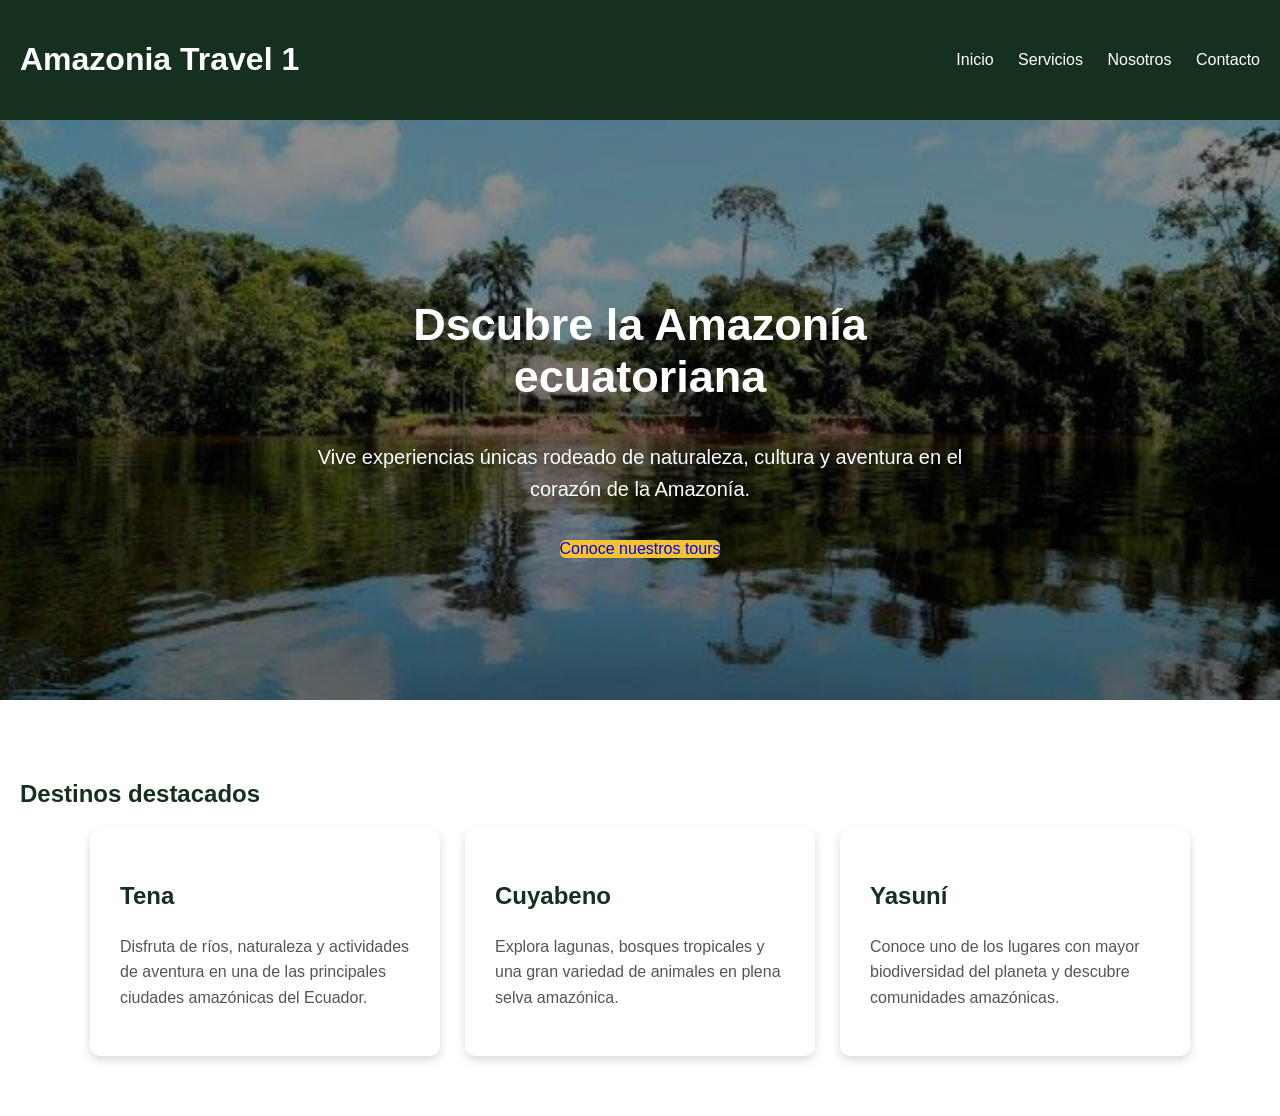
==== index.html @ f267f6a7 "Mi primera subida" ====
<!DOCTYPE html>

<html lang="es">

<head>

    <meta charset="UTF-8">

    <meta name="viewport" content="width=device-width, initial-scale=1.0">

    <title>Mi Empresa</title>

    <link rel="stylesheet" href="css/estilos.css">

</head>




<body>


    <header>

        <h1> Amazonia Travel 1 </h1>

        <nav>
            <a href="index.html">Inicio</a>
            <a href="paginas/servicios.html">Servicios</a>
            <a href="paginas/nosotros.html">Nosotros</a>
            <a href="paginas/contacto.html">Contacto</a>
        </nav>

    </header>

    <main>
        <section class="presentacion">

            <div class="presentacion-texto">    
                    <h2> Dscubre la Amazonía ecuatoriana</h2>

                <p>
                    Vive experiencias únicas rodeado de naturaleza,
                    cultura y aventura en el corazón de la Amazonía.
                </p>

                <a href="paginas/servicios.html" class="boton" >Conoce nuestros tours</a>

            </div>
            

        </section>

        <section class="destinos">
            <h2>Destinos destacados</h2>
            <div class="contenedor-destinos">   
                
                <article class="tarjeta">
                    <h3>Tena</h3>
                    <p>Disfruta de ríos, naturaleza y actividades de aventura
                      en una de las principales ciudades amazónicas del Ecuador.</p>
                </article>


                <article class="tarjeta">
                    <h3>Cuyabeno</h3>
                    <p> Explora lagunas, bosques tropicales y una gran variedad
                     de animales en plena selva amazónica.</p>
                </article>


                <article class="tarjeta">
                    <h3>Yasuní</h3>
                    <p> Conoce uno de los lugares con mayor biodiversidad
                      del planeta y descubre comunidades amazónicas.</p>
                </article>

            </div> 
        </section>



    </main>


</body>

</html>
---- css/estilos.css ----
body {
    margin: 0;
    font-family: Arial, sans-serif;
}

header{
    background-color: #163020;
    color:white;
    padding: 20px;


    display: flex;
    justify-content: space-between;
    align-items: center;
}

nav a{
    color:white;
    text-decoration: none;
    margin-left: 20px;
}

nav a:hover{
    color:#f4c430;
}


.presentacion{
    min-height:500px;
    background-image:
        linear-gradient(rgba(0, 0, 0, 0.45), rgba(0, 0, 0, 0.45)),
        url("../imagenes/amazonia.jpg");
    

    background-size: cover;
    background-position: center;


    display: flex;
    align-items:center;
    justify-content:center;

    text-align: center;
    padding: 40px 20px;
    color: white;

}

.presentacion-texto{
    max-width: 700px;
}

.presentacion h2{
    font-size: 45px;
    margin-bottom: 20 px;
    color:white;

}

.presentacion p{
    font-size: 20px;
    line-height: 1.6;
}

.boton {
    display: inline-block;
    background-color: #f4c430;
    color: #163020

    padding 12px 25px;
    text-decoration: none;
    border-radius:6px;
    margin-top: 15px;
}

.boton:hover{
    background-color:#d9ad20;
}

.destinos{
    padding: 60px 20px;
    text-aling:center;
}

.destinos h2{
    font: size 32px;
    color: #163020;
    margin-botton: 30 px;
}

.contenedor-destinos{
    max-width: 1100px;
    margin: auto;

    display: grid;
    grid-template-columns: repeat(3,1fr);
    gap: 25px;
}

.tarjeta{
    background-color: white;
    padding: 30px;
    border-radius: 10px;

    box-shadow: 0 4px 10px rgba(0, 0, 0, 0.15);
    transition: 0.3s;
}

.tarjeta h3{
    color: #163020;
    font-size: 24px;
}

.tarjeta p{
    line-height: 1.6;
    color: #555;
}

.tarjeta:hover{
    transform: translateY(-5px);
}




@media (max-width: 980px) {
    .contenedor-destinos{
        grid-template-columns: repeat(2,1);
    }
}
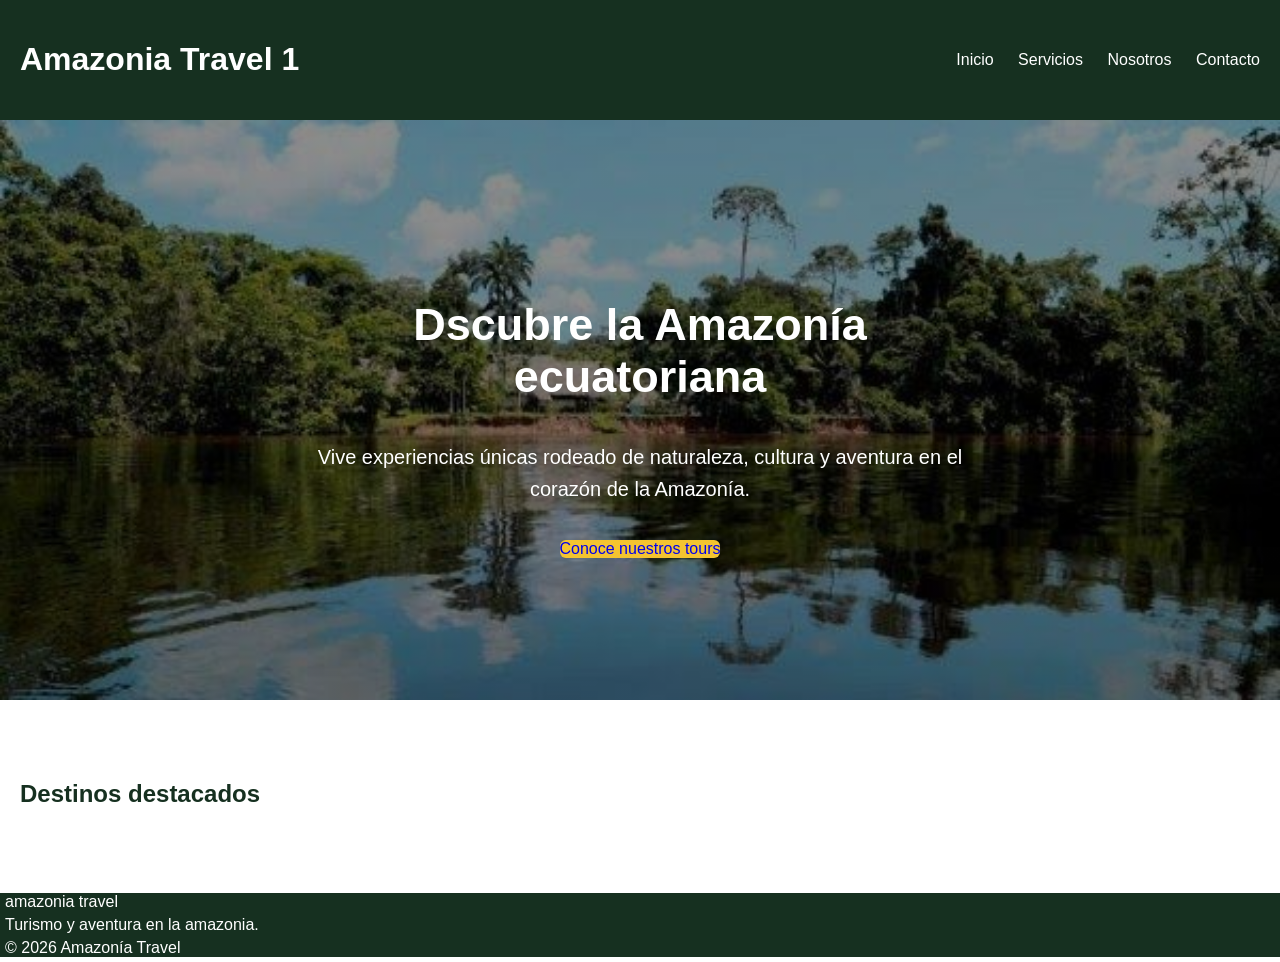
==== commit a3cda4c9: "version ultima" ====
--- a/index.html
+++ b/index.html
@@ -53,27 +53,9 @@
 
         <section class="destinos">
             <h2>Destinos destacados</h2>
-            <div class="contenedor-destinos">   
+            <div class="contenedor-destinos" id="contenedor-destinos">   
                 
-                <article class="tarjeta">
-                    <h3>Tena</h3>
-                    <p>Disfruta de ríos, naturaleza y actividades de aventura
-                      en una de las principales ciudades amazónicas del Ecuador.</p>
-                </article>
-
-
-                <article class="tarjeta">
-                    <h3>Cuyabeno</h3>
-                    <p> Explora lagunas, bosques tropicales y una gran variedad
-                     de animales en plena selva amazónica.</p>
-                </article>
-
-
-                <article class="tarjeta">
-                    <h3>Yasuní</h3>
-                    <p> Conoce uno de los lugares con mayor biodiversidad
-                      del planeta y descubre comunidades amazónicas.</p>
-                </article>
+                
 
             </div> 
         </section>
@@ -83,6 +65,19 @@
     </main>
 
 
+    <footer>
+        <p> amazonia travel </pp>
+        <p> Turismo y aventura en la amazonia.</p>
+        <p>  © 2026 Amazonía Travel </p>
+
+
+
+
+
+
+    </footer>
+
+
 </body>
 
 </html>
--- a/css/estilos.css
+++ b/css/estilos.css
@@ -124,8 +124,52 @@
 
 
 
-@media (max-width: 980px) {
-    .contenedor-destinos{
-        grid-template-columns: repeat(2,1);
+@media (max-width: 900px) {
+
+    .contenedor-destinos {
+        grid-template-columns: repeat(2, 1fr);
     }
+
+
+}
+
+
+@media (max-width: 600px) {
+
+    header {
+        flex-direction: column;
+    }
+
+    nav {
+        margin-top: 15px;
+    }
+
+    nav a {
+        margin: 5px;
+    }
+
+    .presentacion h2 {
+        font-size: 32px;
+    }
+
+    .presentacion p {
+        font-size: 17px;
+    }
+
+    .contenedor-destinos {
+        grid-template-columns: 1fr;
+    }
+
+}
+
+
+footer{
+    background-color: #163020;
+    color: white;
+    text-aling: center;
+    padding: 25 px;
+}
+
+footer p {
+    margin: 5px;
 }
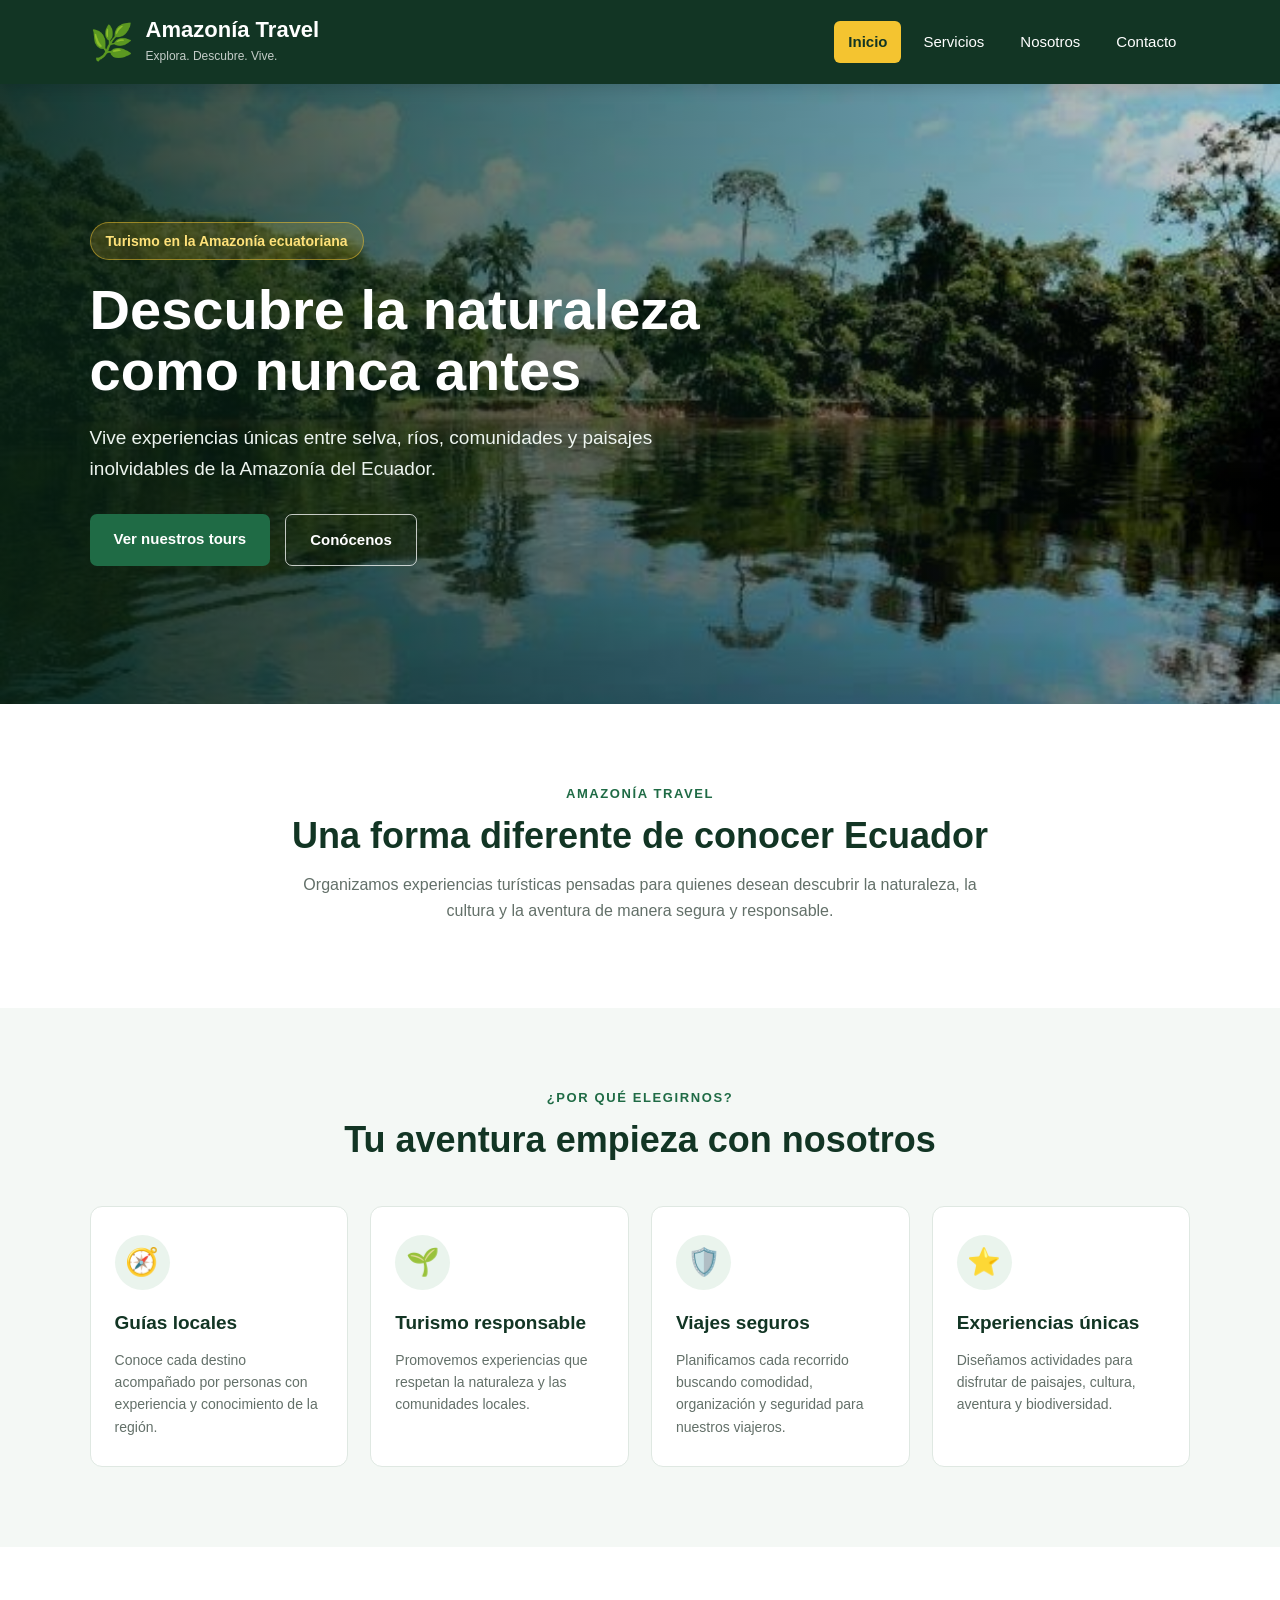
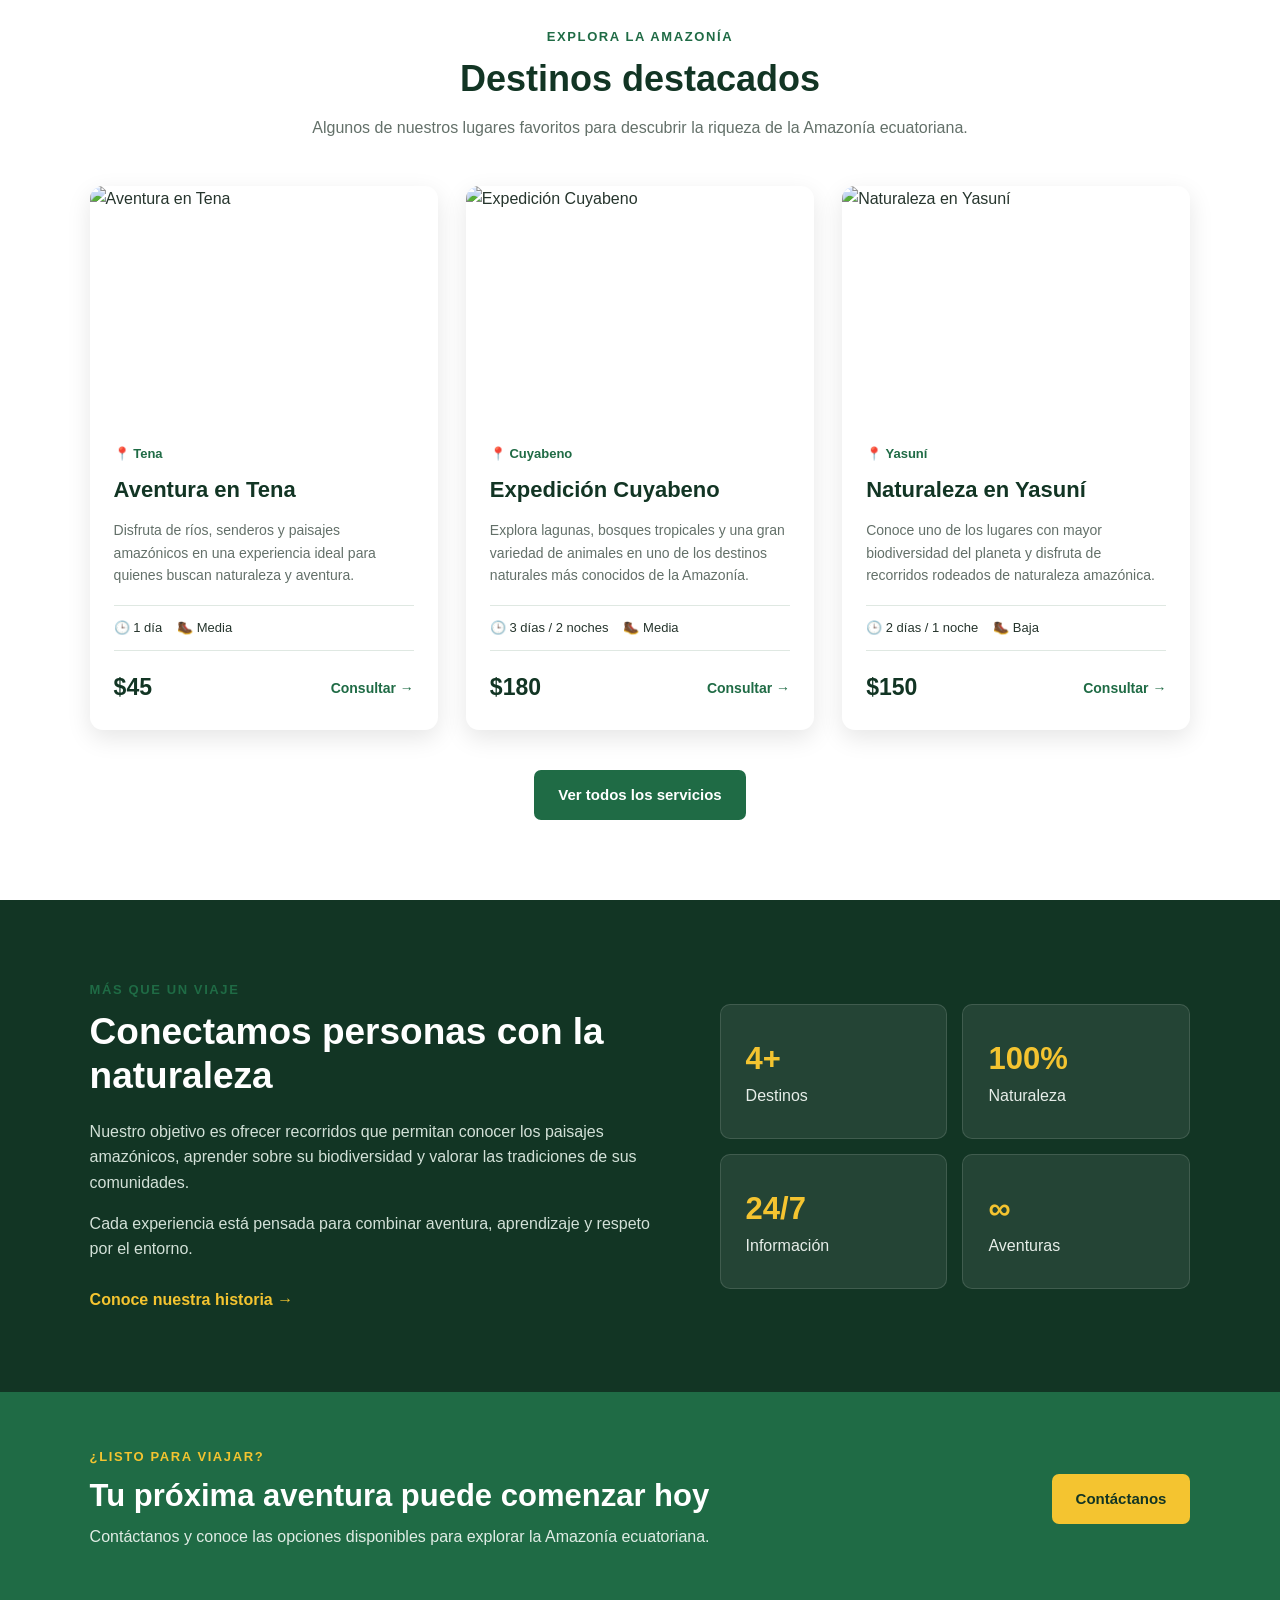
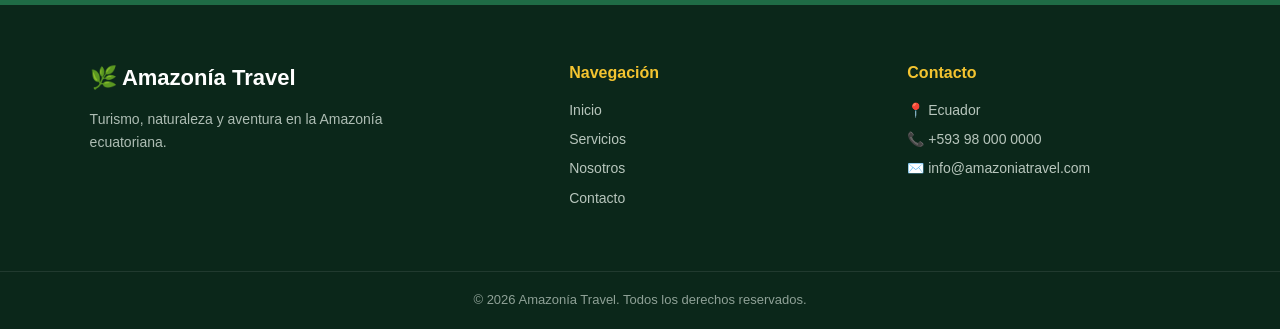
==== commit 4ba145f7: "ULTIMA VERSION" ====
--- a/index.html
+++ b/index.html
@@ -1,31 +1,39 @@
 <!DOCTYPE html>
-
 <html lang="es">
 
 <head>
-
     <meta charset="UTF-8">
 
     <meta name="viewport" content="width=device-width, initial-scale=1.0">
 
-    <title>Mi Empresa</title>
+    <meta name="description"
+        content="Amazonía Travel - Agencia de turismo especializada en experiencias por la Amazonía ecuatoriana.">
+
+    <title>Amazonía Travel | Inicio</title>
 
     <link rel="stylesheet" href="css/estilos.css">
 
+    <script src="js/app.js" defer></script>
 </head>
 
-
-
-
 <body>
 
-
-    <header>
-
-        <h1> Amazonia Travel 1 </h1>
-
-        <nav>
-            <a href="index.html">Inicio</a>
+    <!-- =========================
+         ENCABEZADO
+    ========================== -->
+    <header class="encabezado">
+
+        <div class="logo">
+            <span class="logo-icono">🌿</span>
+
+            <div>
+                <h1>Amazonía Travel</h1>
+                <p>Explora. Descubre. Vive.</p>
+            </div>
+        </div>
+
+        <nav class="menu">
+            <a href="index.html" class="activo">Inicio</a>
             <a href="paginas/servicios.html">Servicios</a>
             <a href="paginas/nosotros.html">Nosotros</a>
             <a href="paginas/contacto.html">Contacto</a>
@@ -33,51 +41,349 @@
 
     </header>
 
+
+    <!-- =========================
+         CONTENIDO PRINCIPAL
+    ========================== -->
     <main>
-        <section class="presentacion">
-
-            <div class="presentacion-texto">    
-                    <h2> Dscubre la Amazonía ecuatoriana</h2>
+
+        <!-- PRESENTACIÓN PRINCIPAL -->
+        <section class="hero">
+
+            <div class="hero-contenido">
+
+                <p class="hero-etiqueta">
+                    Turismo en la Amazonía ecuatoriana
+                </p>
+
+                <h2>
+                    Descubre la naturaleza como nunca antes
+                </h2>
+
+                <p class="hero-descripcion">
+                    Vive experiencias únicas entre selva, ríos,
+                    comunidades y paisajes inolvidables de la
+                    Amazonía del Ecuador.
+                </p>
+
+                <div class="hero-botones">
+
+                    <a href="paginas/servicios.html"
+                        class="boton boton-principal">
+                        Ver nuestros tours
+                    </a>
+
+                    <a href="paginas/nosotros.html"
+                        class="boton boton-secundario">
+                        Conócenos
+                    </a>
+
+                </div>
+
+            </div>
+
+        </section>
+
+
+        <!-- INTRODUCCIÓN -->
+        <section class="seccion introduccion">
+
+            <div class="titulo-seccion">
+                <p class="subtitulo">Amazonía Travel</p>
+
+                <h2>
+                    Una forma diferente de conocer Ecuador
+                </h2>
 
                 <p>
-                    Vive experiencias únicas rodeado de naturaleza,
-                    cultura y aventura en el corazón de la Amazonía.
-                </p>
-
-                <a href="paginas/servicios.html" class="boton" >Conoce nuestros tours</a>
-
-            </div>
-            
-
-        </section>
-
-        <section class="destinos">
-            <h2>Destinos destacados</h2>
-            <div class="contenedor-destinos" id="contenedor-destinos">   
-                
-                
-
-            </div> 
-        </section>
-
-
+                    Organizamos experiencias turísticas pensadas
+                    para quienes desean descubrir la naturaleza,
+                    la cultura y la aventura de manera segura
+                    y responsable.
+                </p>
+            </div>
+
+        </section>
+
+
+        <!-- BENEFICIOS -->
+        <section class="seccion seccion-clara">
+
+            <div class="titulo-seccion">
+                <p class="subtitulo">¿Por qué elegirnos?</p>
+
+                <h2>
+                    Tu aventura empieza con nosotros
+                </h2>
+            </div>
+
+
+            <div class="beneficios-grid">
+
+                <article class="beneficio">
+
+                    <div class="beneficio-icono">
+                        🧭
+                    </div>
+
+                    <h3>Guías locales</h3>
+
+                    <p>
+                        Conoce cada destino acompañado por personas
+                        con experiencia y conocimiento de la región.
+                    </p>
+
+                </article>
+
+
+                <article class="beneficio">
+
+                    <div class="beneficio-icono">
+                        🌱
+                    </div>
+
+                    <h3>Turismo responsable</h3>
+
+                    <p>
+                        Promovemos experiencias que respetan la
+                        naturaleza y las comunidades locales.
+                    </p>
+
+                </article>
+
+
+                <article class="beneficio">
+
+                    <div class="beneficio-icono">
+                        🛡️
+                    </div>
+
+                    <h3>Viajes seguros</h3>
+
+                    <p>
+                        Planificamos cada recorrido buscando comodidad,
+                        organización y seguridad para nuestros viajeros.
+                    </p>
+
+                </article>
+
+
+                <article class="beneficio">
+
+                    <div class="beneficio-icono">
+                        ⭐
+                    </div>
+
+                    <h3>Experiencias únicas</h3>
+
+                    <p>
+                        Diseñamos actividades para disfrutar de paisajes,
+                        cultura, aventura y biodiversidad.
+                    </p>
+
+                </article>
+
+            </div>
+
+        </section>
+
+
+        <!-- DESTINOS CARGADOS DESDE JSON -->
+        <section class="seccion destinos">
+
+            <div class="titulo-seccion">
+
+                <p class="subtitulo">
+                    Explora la Amazonía
+                </p>
+
+                <h2>
+                    Destinos destacados
+                </h2>
+
+                <p>
+                    Algunos de nuestros lugares favoritos para
+                    descubrir la riqueza de la Amazonía ecuatoriana.
+                </p>
+
+            </div>
+
+
+            <!--
+                JavaScript colocará aquí las tarjetas
+                utilizando productos.json
+            -->
+            <div
+                class="destinos-grid"
+                id="destinos-container">
+            </div>
+
+
+            <div class="centrado">
+
+                <a href="paginas/servicios.html"
+                    class="boton boton-principal">
+                    Ver todos los servicios
+                </a>
+
+            </div>
+
+        </section>
+
+
+        <!-- SECCIÓN INFORMATIVA -->
+        <section class="seccion experiencia">
+
+            <div class="experiencia-contenido">
+
+                <div class="experiencia-texto">
+
+                    <p class="subtitulo">
+                        Más que un viaje
+                    </p>
+
+                    <h2>
+                        Conectamos personas con la naturaleza
+                    </h2>
+
+                    <p>
+                        Nuestro objetivo es ofrecer recorridos que
+                        permitan conocer los paisajes amazónicos,
+                        aprender sobre su biodiversidad y valorar
+                        las tradiciones de sus comunidades.
+                    </p>
+
+                    <p>
+                        Cada experiencia está pensada para combinar
+                        aventura, aprendizaje y respeto por el entorno.
+                    </p>
+
+                    <a href="paginas/nosotros.html"
+                        class="enlace-texto">
+                        Conoce nuestra historia →
+                    </a>
+
+                </div>
+
+
+                <div class="experiencia-datos">
+
+                    <div class="dato">
+                        <strong>4+</strong>
+                        <span>Destinos</span>
+                    </div>
+
+                    <div class="dato">
+                        <strong>100%</strong>
+                        <span>Naturaleza</span>
+                    </div>
+
+                    <div class="dato">
+                        <strong>24/7</strong>
+                        <span>Información</span>
+                    </div>
+
+                    <div class="dato">
+                        <strong>∞</strong>
+                        <span>Aventuras</span>
+                    </div>
+
+                </div>
+
+            </div>
+
+        </section>
+
+
+        <!-- LLAMADO A LA ACCIÓN -->
+        <section class="llamado">
+
+            <div class="llamado-contenido">
+
+                <div>
+                    <p class="subtitulo subtitulo-claro">
+                        ¿Listo para viajar?
+                    </p>
+
+                    <h2>
+                        Tu próxima aventura puede comenzar hoy
+                    </h2>
+
+                    <p>
+                        Contáctanos y conoce las opciones disponibles
+                        para explorar la Amazonía ecuatoriana.
+                    </p>
+                </div>
+
+                <a href="paginas/contacto.html"
+                    class="boton boton-amarillo">
+                    Contáctanos
+                </a>
+
+            </div>
+
+        </section>
 
     </main>
 
 
-    <footer>
-        <p> amazonia travel </pp>
-        <p> Turismo y aventura en la amazonia.</p>
-        <p>  © 2026 Amazonía Travel </p>
-
-
-
-
-
+    <!-- =========================
+         PIE DE PÁGINA
+    ========================== -->
+    <footer class="pie-pagina">
+
+        <div class="footer-contenido">
+
+            <div class="footer-marca">
+
+                <h3>
+                    🌿 Amazonía Travel
+                </h3>
+
+                <p>
+                    Turismo, naturaleza y aventura
+                    en la Amazonía ecuatoriana.
+                </p>
+
+            </div>
+
+
+            <div class="footer-enlaces">
+
+                <h4>Navegación</h4>
+
+                <a href="index.html">Inicio</a>
+                <a href="paginas/servicios.html">Servicios</a>
+                <a href="paginas/nosotros.html">Nosotros</a>
+                <a href="paginas/contacto.html">Contacto</a>
+
+            </div>
+
+
+            <div class="footer-contacto">
+
+                <h4>Contacto</h4>
+
+                <p>📍 Ecuador</p>
+                <p>📞 +593 98 000 0000</p>
+                <p>✉️ info@amazoniatravel.com</p>
+
+            </div>
+
+        </div>
+
+
+        <div class="footer-inferior">
+
+            <p>
+                © <span id="anio-actual">2026</span>
+                Amazonía Travel. Todos los derechos reservados.
+            </p>
+
+        </div>
 
     </footer>
 
-
 </body>
 
 </html>
--- a/css/estilos.css
+++ b/css/estilos.css
@@ -1,175 +1,1989 @@
+/* =========================================================
+   AMAZONÍA TRAVEL
+   Hoja de estilos principal
+========================================================= */
+
+
+/* ---------------------------------------------------------
+   1. CONFIGURACIÓN GENERAL
+--------------------------------------------------------- */
+
+* {
+    box-sizing: border-box;
+    margin: 0;
+    padding: 0;
+}
+
+html {
+    scroll-behavior: smooth;
+}
 
 body {
-    margin: 0;
-    font-family: Arial, sans-serif;
-}
-
-header{
-    background-color: #163020;
-    color:white;
-    padding: 20px;
-
+    font-family: Arial, Helvetica, sans-serif;
+    background-color: #ffffff;
+    color: #26352d;
+    line-height: 1.6;
+}
+
+img {
+    width: 100%;
+    display: block;
+}
+
+a {
+    text-decoration: none;
+    color: inherit;
+}
+
+button,
+input,
+select,
+textarea {
+    font: inherit;
+}
+
+
+/* ---------------------------------------------------------
+   2. COLORES Y VARIABLES GENERALES
+--------------------------------------------------------- */
+
+:root {
+    --verde-oscuro: #123524;
+    --verde: #1f6b45;
+    --verde-claro: #eaf4ed;
+    --verde-suave: #f4f8f5;
+
+    --amarillo: #f4c430;
+    --amarillo-hover: #dcae19;
+
+    --blanco: #ffffff;
+    --texto: #26352d;
+    --texto-suave: #637069;
+
+    --borde: #dfe8e2;
+
+    --sombra:
+        0 8px 25px rgba(0, 0, 0, 0.10);
+
+    --sombra-grande:
+        0 15px 40px rgba(0, 0, 0, 0.14);
+}
+
+
+/* ---------------------------------------------------------
+   3. ENCABEZADO Y MENÚ
+--------------------------------------------------------- */
+
+.encabezado {
+    width: 100%;
+    min-height: 80px;
+
+    background-color: var(--verde-oscuro);
+    color: var(--blanco);
+
+    padding: 14px 7%;
 
     display: flex;
     justify-content: space-between;
     align-items: center;
-}
-
-nav a{
-    color:white;
-    text-decoration: none;
-    margin-left: 20px;
-}
-
-nav a:hover{
-    color:#f4c430;
-}
-
-
-.presentacion{
-    min-height:500px;
+
+    gap: 30px;
+
+    position: sticky;
+    top: 0;
+    z-index: 1000;
+
+    box-shadow:
+        0 3px 15px rgba(0, 0, 0, 0.16);
+}
+
+
+.logo {
+    display: flex;
+    align-items: center;
+    gap: 12px;
+}
+
+.logo-icono {
+    font-size: 35px;
+}
+
+.logo h1 {
+    font-size: 22px;
+    line-height: 1.1;
+}
+
+.logo p {
+    font-size: 12px;
+    margin-top: 4px;
+    opacity: 0.75;
+}
+
+
+.menu {
+    display: flex;
+    align-items: center;
+    gap: 8px;
+}
+
+.menu a {
+    color: var(--blanco);
+
+    padding: 9px 14px;
+
+    border-radius: 6px;
+
+    font-size: 15px;
+
+    transition: 0.3s;
+}
+
+.menu a:hover {
+    background-color: rgba(255, 255, 255, 0.12);
+    color: var(--amarillo);
+}
+
+.menu a.activo {
+    background-color: var(--amarillo);
+    color: var(--verde-oscuro);
+    font-weight: bold;
+}
+
+
+/* ---------------------------------------------------------
+   4. HERO PRINCIPAL - INDEX
+--------------------------------------------------------- */
+
+.hero {
+    min-height: 620px;
+
+    padding: 80px 7%;
+
+    color: var(--blanco);
+
+    display: flex;
+    align-items: center;
+
     background-image:
-        linear-gradient(rgba(0, 0, 0, 0.45), rgba(0, 0, 0, 0.45)),
+        linear-gradient(
+            90deg,
+            rgba(7, 32, 19, 0.88),
+            rgba(7, 32, 19, 0.52),
+            rgba(0, 0, 0, 0.18)
+        ),
         url("../imagenes/amazonia.jpg");
-    
 
     background-size: cover;
     background-position: center;
-
-
-    display: flex;
-    align-items:center;
-    justify-content:center;
-
-    text-align: center;
-    padding: 40px 20px;
-    color: white;
-
-}
-
-.presentacion-texto{
+}
+
+
+.hero-contenido {
     max-width: 700px;
 }
 
-.presentacion h2{
-    font-size: 45px;
-    margin-bottom: 20 px;
-    color:white;
-
-}
-
-.presentacion p{
-    font-size: 20px;
-    line-height: 1.6;
-}
+.hero-etiqueta {
+    display: inline-block;
+
+    background-color: rgba(244, 196, 48, 0.17);
+    color: #ffe27a;
+
+    border: 1px solid rgba(244, 196, 48, 0.5);
+
+    padding: 7px 15px;
+
+    border-radius: 25px;
+
+    font-size: 14px;
+    font-weight: bold;
+
+    margin-bottom: 20px;
+}
+
+.hero h2 {
+    font-size: 56px;
+    line-height: 1.08;
+
+    margin-bottom: 22px;
+}
+
+.hero-descripcion {
+    max-width: 600px;
+
+    font-size: 19px;
+    color: #edf4ef;
+
+    margin-bottom: 30px;
+}
+
+
+.hero-botones {
+    display: flex;
+    gap: 15px;
+    flex-wrap: wrap;
+}
+
+
+/* ---------------------------------------------------------
+   5. BOTONES
+--------------------------------------------------------- */
 
 .boton {
     display: inline-block;
-    background-color: #f4c430;
-    color: #163020
-
-    padding 12px 25px;
-    text-decoration: none;
-    border-radius:6px;
-    margin-top: 15px;
-}
-
-.boton:hover{
-    background-color:#d9ad20;
-}
-
-.destinos{
-    padding: 60px 20px;
-    text-aling:center;
-}
-
-.destinos h2{
-    font: size 32px;
-    color: #163020;
-    margin-botton: 30 px;
-}
-
-.contenedor-destinos{
+
+    border: none;
+    border-radius: 7px;
+
+    padding: 13px 24px;
+
+    font-weight: bold;
+    font-size: 15px;
+
+    cursor: pointer;
+
+    transition:
+        background-color 0.3s,
+        color 0.3s,
+        transform 0.3s;
+}
+
+
+.boton:hover {
+    transform: translateY(-2px);
+}
+
+
+.boton-principal {
+    background-color: var(--verde);
+    color: var(--blanco);
+}
+
+.boton-principal:hover {
+    background-color: var(--verde-oscuro);
+}
+
+
+.boton-secundario {
+    background-color: transparent;
+    color: var(--blanco);
+
+    border: 1px solid rgba(255, 255, 255, 0.75);
+}
+
+.boton-secundario:hover {
+    background-color: var(--blanco);
+    color: var(--verde-oscuro);
+}
+
+
+.boton-amarillo {
+    background-color: var(--amarillo);
+    color: var(--verde-oscuro);
+}
+
+.boton-amarillo:hover {
+    background-color: var(--amarillo-hover);
+}
+
+
+.boton-pequeno {
+    background-color: var(--verde);
+    color: var(--blanco);
+
+    padding: 9px 17px;
+
+    font-size: 14px;
+}
+
+
+/* ---------------------------------------------------------
+   6. SECCIONES GENERALES
+--------------------------------------------------------- */
+
+.seccion {
+    padding: 80px 7%;
+}
+
+.seccion-clara {
+    background-color: var(--verde-suave);
+}
+
+
+.titulo-seccion {
+    max-width: 720px;
+
+    margin: 0 auto 45px;
+
+    text-align: center;
+}
+
+.titulo-seccion h2 {
+    color: var(--verde-oscuro);
+
+    font-size: 36px;
+    line-height: 1.2;
+
+    margin-bottom: 15px;
+}
+
+.titulo-seccion > p:last-child {
+    color: var(--texto-suave);
+    font-size: 16px;
+}
+
+
+.subtitulo {
+    color: var(--verde);
+
+    font-weight: bold;
+    text-transform: uppercase;
+
+    font-size: 13px;
+    letter-spacing: 1.6px;
+
+    margin-bottom: 9px;
+}
+
+.subtitulo-claro {
+    color: var(--amarillo);
+}
+
+
+.centrado {
+    text-align: center;
+    margin-top: 40px;
+}
+
+
+/* ---------------------------------------------------------
+   7. INTRODUCCIÓN
+--------------------------------------------------------- */
+
+.introduccion {
+    padding-bottom: 40px;
+}
+
+
+/* ---------------------------------------------------------
+   8. BENEFICIOS
+--------------------------------------------------------- */
+
+.beneficios-grid {
+    max-width: 1200px;
+    margin: auto;
+
+    display: grid;
+
+    grid-template-columns:
+        repeat(4, 1fr);
+
+    gap: 22px;
+}
+
+
+.beneficio {
+    background-color: var(--blanco);
+
+    border: 1px solid var(--borde);
+
+    border-radius: 12px;
+
+    padding: 28px 24px;
+
+    transition:
+        transform 0.3s,
+        box-shadow 0.3s;
+}
+
+
+.beneficio:hover {
+    transform: translateY(-6px);
+    box-shadow: var(--sombra);
+}
+
+
+.beneficio-icono {
+    width: 55px;
+    height: 55px;
+
+    display: flex;
+    align-items: center;
+    justify-content: center;
+
+    background-color: var(--verde-claro);
+
+    border-radius: 50%;
+
+    font-size: 27px;
+
+    margin-bottom: 18px;
+}
+
+
+.beneficio h3 {
+    color: var(--verde-oscuro);
+
+    font-size: 19px;
+
+    margin-bottom: 10px;
+}
+
+.beneficio p {
+    color: var(--texto-suave);
+    font-size: 14px;
+}
+
+
+/* ---------------------------------------------------------
+   9. DESTINOS - INDEX
+--------------------------------------------------------- */
+
+.destinos-grid {
+    max-width: 1200px;
+
+    margin: auto;
+
+    display: grid;
+
+    grid-template-columns:
+        repeat(3, 1fr);
+
+    gap: 28px;
+}
+
+
+.tarjeta-destino {
+    background-color: var(--blanco);
+
+    border-radius: 13px;
+
+    overflow: hidden;
+
+    box-shadow: var(--sombra);
+
+    transition:
+        transform 0.3s,
+        box-shadow 0.3s;
+}
+
+
+.tarjeta-destino:hover {
+    transform: translateY(-7px);
+    box-shadow: var(--sombra-grande);
+}
+
+
+.tarjeta-imagen {
+    height: 230px;
+    overflow: hidden;
+}
+
+.tarjeta-imagen img {
+    width: 100%;
+    height: 100%;
+
+    object-fit: cover;
+
+    transition: transform 0.5s;
+}
+
+
+.tarjeta-destino:hover
+.tarjeta-imagen img {
+    transform: scale(1.05);
+}
+
+
+.tarjeta-contenido {
+    padding: 24px;
+}
+
+
+.tarjeta-lugar {
+    color: var(--verde);
+
+    font-size: 13px;
+    font-weight: bold;
+}
+
+
+.tarjeta-contenido h3 {
+    color: var(--verde-oscuro);
+
+    font-size: 22px;
+
+    margin:
+        7px 0 12px;
+}
+
+
+.tarjeta-contenido > p {
+    color: var(--texto-suave);
+
+    font-size: 14px;
+
+    margin-bottom: 18px;
+}
+
+
+.tarjeta-info {
+    display: flex;
+
+    gap: 15px;
+
+    flex-wrap: wrap;
+
+    border-top:
+        1px solid var(--borde);
+
+    border-bottom:
+        1px solid var(--borde);
+
+    padding: 12px 0;
+
+    font-size: 13px;
+}
+
+
+.tarjeta-final {
+    margin-top: 18px;
+
+    display: flex;
+
+    align-items: center;
+    justify-content: space-between;
+
+    gap: 15px;
+}
+
+
+.tarjeta-final strong {
+    color: var(--verde-oscuro);
+    font-size: 23px;
+}
+
+
+.enlace-tarjeta {
+    color: var(--verde);
+
+    font-weight: bold;
+    font-size: 14px;
+}
+
+.enlace-tarjeta:hover {
+    color: var(--amarillo-hover);
+}
+
+
+/* ---------------------------------------------------------
+   10. SECCIÓN EXPERIENCIA
+--------------------------------------------------------- */
+
+.experiencia {
+    background-color: var(--verde-oscuro);
+    color: var(--blanco);
+}
+
+
+.experiencia-contenido {
+    max-width: 1150px;
+    margin: auto;
+
+    display: grid;
+
+    grid-template-columns:
+        1.2fr 1fr;
+
+    gap: 65px;
+
+    align-items: center;
+}
+
+
+.experiencia-texto h2 {
+    font-size: 37px;
+    line-height: 1.2;
+
+    margin-bottom: 20px;
+}
+
+
+.experiencia-texto > p:not(.subtitulo) {
+    color: #d3e1d8;
+
+    margin-bottom: 15px;
+}
+
+
+.enlace-texto {
+    display: inline-block;
+
+    color: var(--amarillo);
+
+    font-weight: bold;
+
+    margin-top: 10px;
+}
+
+.enlace-texto:hover {
+    text-decoration: underline;
+}
+
+
+.experiencia-datos {
+    display: grid;
+
+    grid-template-columns:
+        repeat(2, 1fr);
+
+    gap: 15px;
+}
+
+
+.dato {
+    min-height: 135px;
+
+    background-color:
+        rgba(255, 255, 255, 0.08);
+
+    border:
+        1px solid rgba(255, 255, 255, 0.13);
+
+    border-radius: 10px;
+
+    padding: 25px;
+
+    display: flex;
+    flex-direction: column;
+
+    justify-content: center;
+}
+
+
+.dato strong {
+    color: var(--amarillo);
+
+    font-size: 31px;
+}
+
+.dato span {
+    color: #e7eee9;
+}
+
+
+/* ---------------------------------------------------------
+   11. LLAMADO A LA ACCIÓN
+--------------------------------------------------------- */
+
+.llamado {
+    background-color: var(--verde);
+
+    color: var(--blanco);
+
+    padding: 55px 7%;
+}
+
+
+.llamado-contenido {
+    max-width: 1150px;
+    margin: auto;
+
+    display: flex;
+
+    justify-content: space-between;
+    align-items: center;
+
+    gap: 40px;
+}
+
+
+.llamado-contenido div {
+    max-width: 720px;
+}
+
+
+.llamado h2 {
+    font-size: 31px;
+    line-height: 1.2;
+
+    margin-bottom: 10px;
+}
+
+.llamado p:not(.subtitulo) {
+    color: #e0ece5;
+}
+
+
+/* ---------------------------------------------------------
+   12. PORTADAS INTERNAS
+--------------------------------------------------------- */
+
+.pagina-hero {
+    min-height: 390px;
+
+    padding: 70px 7%;
+
+    color: var(--blanco);
+
+    display: flex;
+
+    align-items: center;
+    justify-content: center;
+
+    text-align: center;
+
+    background-image:
+        linear-gradient(
+            rgba(5, 35, 20, 0.76),
+            rgba(5, 35, 20, 0.76)
+        ),
+        url("../imagenes/amazonia.jpg");
+
+    background-size: cover;
+    background-position: center;
+}
+
+
+.pagina-hero-contenido {
+    max-width: 750px;
+}
+
+
+.pagina-hero h2 {
+    font-size: 44px;
+
+    line-height: 1.15;
+
+    margin-bottom: 15px;
+}
+
+.pagina-hero p:last-child {
+    color: #e5eee8;
+    font-size: 17px;
+}
+
+
+/* ---------------------------------------------------------
+   13. PÁGINA SERVICIOS
+--------------------------------------------------------- */
+
+.servicios-grid {
+    max-width: 1200px;
+    margin: auto;
+
+    display: grid;
+
+    grid-template-columns:
+        repeat(3, 1fr);
+
+    gap: 27px;
+}
+
+
+.servicio-card {
+    background-color: var(--blanco);
+
+    border-radius: 12px;
+
+    overflow: hidden;
+
+    box-shadow: var(--sombra);
+
+    display: flex;
+    flex-direction: column;
+
+    transition:
+        transform 0.3s,
+        box-shadow 0.3s;
+}
+
+
+.servicio-card:hover {
+    transform: translateY(-6px);
+    box-shadow: var(--sombra-grande);
+}
+
+
+.servicio-imagen {
+    position: relative;
+
+    height: 220px;
+
+    overflow: hidden;
+}
+
+.servicio-imagen img {
+    height: 100%;
+    object-fit: cover;
+
+    transition: transform 0.5s;
+}
+
+.servicio-card:hover
+.servicio-imagen img {
+    transform: scale(1.05);
+}
+
+
+.servicio-etiqueta {
+    position: absolute;
+
+    left: 15px;
+    bottom: 15px;
+
+    background-color: var(--verde-oscuro);
+
+    color: var(--blanco);
+
+    padding: 6px 12px;
+
+    border-radius: 20px;
+
+    font-size: 12px;
+    font-weight: bold;
+}
+
+
+.servicio-contenido {
+    padding: 23px;
+
+    display: flex;
+    flex-direction: column;
+
+    flex-grow: 1;
+}
+
+
+.servicio-contenido h3 {
+    color: var(--verde-oscuro);
+
+    font-size: 21px;
+
+    margin-bottom: 10px;
+}
+
+
+.servicio-contenido > p {
+    color: var(--texto-suave);
+
+    font-size: 14px;
+
+    margin-bottom: 20px;
+
+    flex-grow: 1;
+}
+
+
+.servicio-detalles {
+    display: grid;
+
+    grid-template-columns:
+        repeat(2, 1fr);
+
+    gap: 10px;
+
+    background-color: var(--verde-suave);
+
+    border-radius: 7px;
+
+    padding: 13px;
+
+    margin-bottom: 18px;
+}
+
+
+.servicio-detalles div {
+    display: flex;
+    flex-direction: column;
+}
+
+
+.servicio-detalles span {
+    color: var(--texto-suave);
+    font-size: 11px;
+}
+
+
+.servicio-detalles strong {
+    color: var(--verde-oscuro);
+    font-size: 13px;
+}
+
+
+.servicio-footer {
+    display: flex;
+
+    align-items: center;
+    justify-content: space-between;
+
+    gap: 15px;
+}
+
+
+.servicio-precio {
+    display: flex;
+    flex-direction: column;
+}
+
+
+.servicio-precio small {
+    color: var(--texto-suave);
+}
+
+.servicio-precio strong {
+    color: var(--verde);
+
+    font-size: 25px;
+}
+
+
+/* INCLUYE */
+
+.incluye-grid {
     max-width: 1100px;
     margin: auto;
 
     display: grid;
-    grid-template-columns: repeat(3,1fr);
+
+    grid-template-columns:
+        repeat(4, 1fr);
+
+    gap: 20px;
+}
+
+
+.incluye-item {
+    text-align: center;
+
+    border:
+        1px solid var(--borde);
+
+    border-radius: 10px;
+
+    padding: 27px 20px;
+}
+
+
+.incluye-icono {
+    font-size: 32px;
+
+    margin-bottom: 13px;
+}
+
+.incluye-item h3 {
+    color: var(--verde-oscuro);
+
+    margin-bottom: 8px;
+}
+
+.incluye-item p {
+    color: var(--texto-suave);
+
+    font-size: 14px;
+}
+
+
+/* RECOMENDACIONES */
+
+.recomendaciones {
+    padding: 80px 7%;
+
+    background-color: var(--verde-oscuro);
+
+    color: var(--blanco);
+}
+
+
+.recomendaciones-contenido {
+    max-width: 1100px;
+
+    margin: auto;
+
+    display: grid;
+
+    grid-template-columns:
+        0.8fr 1.2fr;
+
+    gap: 60px;
+}
+
+
+.recomendaciones h2 {
+    font-size: 34px;
+    line-height: 1.2;
+}
+
+
+.recomendaciones-lista {
+    display: flex;
+
+    flex-direction: column;
+
+    gap: 15px;
+}
+
+
+.recomendaciones-lista article {
+    display: flex;
+
+    gap: 18px;
+
+    padding: 19px;
+
+    border-radius: 8px;
+
+    background-color:
+        rgba(255, 255, 255, 0.07);
+
+    border:
+        1px solid rgba(255, 255, 255, 0.11);
+}
+
+
+.recomendaciones-lista article > span {
+    color: var(--amarillo);
+
+    font-size: 20px;
+    font-weight: bold;
+}
+
+
+.recomendaciones-lista h3 {
+    margin-bottom: 4px;
+}
+
+.recomendaciones-lista p {
+    color: #ccd9d1;
+
+    font-size: 14px;
+}
+
+
+/* ---------------------------------------------------------
+   14. PÁGINA NOSOTROS
+--------------------------------------------------------- */
+
+.nosotros-grid {
+    max-width: 1100px;
+
+    margin: auto;
+
+    display: grid;
+
+    grid-template-columns:
+        1.5fr 0.8fr;
+
+    gap: 65px;
+
+    align-items: center;
+}
+
+
+.nosotros-texto h2 {
+    color: var(--verde-oscuro);
+
+    font-size: 36px;
+
+    line-height: 1.2;
+
+    margin-bottom: 22px;
+}
+
+
+.nosotros-texto > p:not(.subtitulo) {
+    color: var(--texto-suave);
+
+    margin-bottom: 16px;
+}
+
+
+.nosotros-destacado {
+    background-color: var(--verde-oscuro);
+
+    color: var(--blanco);
+
+    padding: 38px;
+
+    border-radius: 12px;
+
+    box-shadow: var(--sombra);
+}
+
+
+.numero-grande {
+    color: var(--amarillo);
+
+    font-size: 54px;
+    font-weight: bold;
+
+    display: block;
+
+    margin-bottom: 14px;
+}
+
+
+.nosotros-destacado h3 {
+    font-size: 24px;
+
+    margin-bottom: 13px;
+}
+
+.nosotros-destacado p {
+    color: #d3dfd7;
+}
+
+
+/* MISIÓN Y VISIÓN */
+
+.mision-vision-grid {
+    max-width: 1000px;
+
+    margin: auto;
+
+    display: grid;
+
+    grid-template-columns:
+        repeat(2, 1fr);
+
     gap: 25px;
 }
 
-.tarjeta{
-    background-color: white;
-    padding: 30px;
-    border-radius: 10px;
-
-    box-shadow: 0 4px 10px rgba(0, 0, 0, 0.15);
-    transition: 0.3s;
-}
-
-.tarjeta h3{
-    color: #163020;
-    font-size: 24px;
-}
-
-.tarjeta p{
-    line-height: 1.6;
-    color: #555;
-}
-
-.tarjeta:hover{
-    transform: translateY(-5px);
-}
-
-
-
-
-@media (max-width: 900px) {
-
-    .contenedor-destinos {
-        grid-template-columns: repeat(2, 1fr);
-    }
-
-
-}
-
+
+.mision-vision-card {
+    background-color: var(--blanco);
+
+    padding: 35px;
+
+    border-radius: 11px;
+
+    box-shadow: var(--sombra);
+}
+
+
+.mision-icono {
+    font-size: 35px;
+
+    margin-bottom: 15px;
+}
+
+
+.mision-vision-card h3 {
+    color: var(--verde-oscuro);
+
+    font-size: 23px;
+
+    margin-bottom: 12px;
+}
+
+
+.mision-vision-card p {
+    color: var(--texto-suave);
+}
+
+
+/* VALORES */
+
+.valores-grid {
+    max-width: 1150px;
+
+    margin: auto;
+
+    display: grid;
+
+    grid-template-columns:
+        repeat(4, 1fr);
+
+    gap: 20px;
+}
+
+
+.valor {
+    border-top:
+        4px solid var(--verde);
+
+    background-color: var(--blanco);
+
+    padding: 25px;
+
+    box-shadow: var(--sombra);
+
+    border-radius: 5px 5px 10px 10px;
+}
+
+
+.valor > span {
+    color: var(--amarillo-hover);
+
+    font-size: 14px;
+    font-weight: bold;
+}
+
+
+.valor h3 {
+    color: var(--verde-oscuro);
+
+    margin: 8px 0;
+}
+
+.valor p {
+    color: var(--texto-suave);
+
+    font-size: 14px;
+}
+
+
+/* DATOS EMPRESA */
+
+.datos-empresa {
+    background-color: var(--verde-suave);
+}
+
+
+.datos-empresa-grid {
+    max-width: 950px;
+
+    margin: auto;
+
+    display: grid;
+
+    grid-template-columns:
+        repeat(3, 1fr);
+
+    gap: 20px;
+}
+
+
+.dato-empresa {
+    background-color: var(--blanco);
+
+    display: flex;
+
+    gap: 15px;
+
+    align-items: center;
+
+    padding: 23px;
+
+    border-radius: 9px;
+
+    border: 1px solid var(--borde);
+}
+
+
+.dato-empresa > span {
+    font-size: 29px;
+}
+
+
+.dato-empresa h3 {
+    color: var(--verde-oscuro);
+
+    font-size: 16px;
+}
+
+.dato-empresa p {
+    color: var(--texto-suave);
+
+    font-size: 13px;
+}
+
+
+/* ---------------------------------------------------------
+   15. PÁGINA CONTACTO
+--------------------------------------------------------- */
+
+.contacto-datos-grid {
+    max-width: 950px;
+
+    margin: auto;
+
+    display: grid;
+
+    grid-template-columns:
+        repeat(3, 1fr);
+
+    gap: 22px;
+}
+
+
+.contacto-dato {
+    text-align: center;
+
+    background-color: var(--blanco);
+
+    border:
+        1px solid var(--borde);
+
+    border-radius: 11px;
+
+    padding: 28px;
+
+    box-shadow:
+        0 4px 15px rgba(0, 0, 0, 0.05);
+}
+
+
+.contacto-icono {
+    width: 60px;
+    height: 60px;
+
+    margin:
+        0 auto 15px;
+
+    display: flex;
+    align-items: center;
+    justify-content: center;
+
+    border-radius: 50%;
+
+    background-color: var(--verde-claro);
+
+    font-size: 27px;
+}
+
+
+.contacto-dato h3 {
+    color: var(--verde-oscuro);
+
+    margin-bottom: 7px;
+}
+
+.contacto-dato p {
+    color: var(--texto-suave);
+
+    font-size: 14px;
+}
+
+
+/* FORMULARIO */
+
+.contacto-contenedor {
+    max-width: 1100px;
+
+    margin: auto;
+
+    display: grid;
+
+    grid-template-columns:
+        0.9fr 1.1fr;
+
+    gap: 55px;
+
+    align-items: start;
+}
+
+
+.contacto-texto h2 {
+    color: var(--verde-oscuro);
+
+    font-size: 35px;
+    line-height: 1.2;
+
+    margin-bottom: 18px;
+}
+
+
+.contacto-texto > p:not(.subtitulo) {
+    color: var(--texto-suave);
+
+    margin-bottom: 14px;
+}
+
+
+.contacto-mini-info {
+    margin-top: 30px;
+
+    display: flex;
+    flex-direction: column;
+
+    gap: 10px;
+}
+
+
+.contacto-mini-info div {
+    display: flex;
+
+    justify-content: space-between;
+
+    gap: 20px;
+
+    padding: 11px 0;
+
+    border-bottom:
+        1px solid var(--borde);
+}
+
+
+.contacto-mini-info strong {
+    color: var(--verde-oscuro);
+}
+
+.contacto-mini-info span {
+    color: var(--texto-suave);
+}
+
+
+/* CAJA FORMULARIO */
+
+.formulario-caja {
+    background-color: var(--blanco);
+
+    padding: 32px;
+
+    border-radius: 12px;
+
+    box-shadow: var(--sombra);
+}
+
+
+.campo {
+    margin-bottom: 18px;
+}
+
+
+.campo label {
+    display: block;
+
+    color: var(--verde-oscuro);
+
+    font-weight: bold;
+    font-size: 14px;
+
+    margin-bottom: 7px;
+}
+
+
+.campo input,
+.campo select,
+.campo textarea {
+    width: 100%;
+
+    padding: 12px 13px;
+
+    border:
+        1px solid #ccd7d0;
+
+    border-radius: 6px;
+
+    outline: none;
+
+    background-color: #fbfcfb;
+
+    transition:
+        border-color 0.3s,
+        box-shadow 0.3s;
+}
+
+
+.campo input:focus,
+.campo select:focus,
+.campo textarea:focus {
+    border-color: var(--verde);
+
+    box-shadow:
+        0 0 0 3px rgba(31, 107, 69, 0.10);
+}
+
+
+.campo textarea {
+    resize: vertical;
+}
+
+
+.boton-formulario {
+    width: 100%;
+}
+
+
+.mensaje-formulario {
+    display: none;
+
+    margin-top: 18px;
+
+    padding: 13px;
+
+    border-radius: 6px;
+
+    font-size: 14px;
+}
+
+
+.mensaje-exito {
+    display: block;
+
+    background-color: #e1f5e8;
+
+    color: #176536;
+
+    border:
+        1px solid #b9dfc7;
+}
+
+
+.mensaje-error {
+    display: block;
+
+    background-color: #fde8e8;
+
+    color: #a52626;
+
+    border:
+        1px solid #f0bcbc;
+}
+
+
+/* PREGUNTAS */
+
+.preguntas-grid {
+    max-width: 1000px;
+
+    margin: auto;
+
+    display: grid;
+
+    grid-template-columns:
+        repeat(2, 1fr);
+
+    gap: 20px;
+}
+
+
+.pregunta {
+    border:
+        1px solid var(--borde);
+
+    border-radius: 9px;
+
+    padding: 25px;
+
+    background-color: var(--blanco);
+}
+
+
+.pregunta h3 {
+    color: var(--verde-oscuro);
+
+    font-size: 17px;
+
+    margin-bottom: 8px;
+}
+
+.pregunta p {
+    color: var(--texto-suave);
+
+    font-size: 14px;
+}
+
+
+/* ---------------------------------------------------------
+   16. FOOTER
+--------------------------------------------------------- */
+
+.pie-pagina {
+    background-color: #0b271a;
+
+    color: var(--blanco);
+}
+
+
+.footer-contenido {
+    padding: 55px 7%;
+
+    max-width: 1300px;
+
+    margin: auto;
+
+    display: grid;
+
+    grid-template-columns:
+        1.5fr 1fr 1fr;
+
+    gap: 55px;
+}
+
+
+.footer-marca h3 {
+    font-size: 22px;
+
+    margin-bottom: 13px;
+}
+
+
+.footer-marca p {
+    max-width: 350px;
+
+    color: #aebdb4;
+
+    font-size: 14px;
+}
+
+
+.footer-enlaces h4,
+.footer-contacto h4 {
+    color: var(--amarillo);
+
+    margin-bottom: 13px;
+}
+
+
+.footer-enlaces {
+    display: flex;
+    flex-direction: column;
+
+    align-items: flex-start;
+}
+
+
+.footer-enlaces a {
+    color: #b8c6bd;
+
+    margin-bottom: 7px;
+
+    font-size: 14px;
+}
+
+.footer-enlaces a:hover {
+    color: var(--amarillo);
+}
+
+
+.footer-contacto p {
+    color: #b8c6bd;
+
+    margin-bottom: 7px;
+
+    font-size: 14px;
+}
+
+
+.footer-inferior {
+    border-top:
+        1px solid rgba(255, 255, 255, 0.09);
+
+    text-align: center;
+
+    padding: 18px 7%;
+
+    color: #8fa197;
+
+    font-size: 13px;
+}
+
+
+/* =========================================================
+   17. RESPONSIVE - TABLET
+========================================================= */
+
+@media (max-width: 1000px) {
+
+    .beneficios-grid {
+        grid-template-columns:
+            repeat(2, 1fr);
+    }
+
+
+    .destinos-grid,
+    .servicios-grid {
+        grid-template-columns:
+            repeat(2, 1fr);
+    }
+
+
+    .incluye-grid,
+    .valores-grid {
+        grid-template-columns:
+            repeat(2, 1fr);
+    }
+
+
+    .experiencia-contenido,
+    .nosotros-grid,
+    .recomendaciones-contenido,
+    .contacto-contenedor {
+        grid-template-columns: 1fr;
+    }
+
+
+    .experiencia-texto,
+    .nosotros-texto {
+        max-width: 750px;
+    }
+
+
+    .footer-contenido {
+        grid-template-columns:
+            1.5fr 1fr;
+    }
+
+
+    .footer-contacto {
+        grid-column:
+            1 / -1;
+    }
+
+}
+
+
+/* =========================================================
+   18. RESPONSIVE - TABLET PEQUEÑA
+========================================================= */
+
+@media (max-width: 768px) {
+
+    .encabezado {
+        flex-direction: column;
+
+        padding:
+            15px 5%;
+
+        gap: 14px;
+    }
+
+
+    .logo {
+        width: 100%;
+
+        justify-content: center;
+    }
+
+
+    .menu {
+        width: 100%;
+
+        justify-content: center;
+
+        flex-wrap: wrap;
+    }
+
+
+    .hero {
+        min-height: 570px;
+
+        padding:
+            70px 6%;
+
+        text-align: center;
+
+        justify-content: center;
+
+        background-image:
+            linear-gradient(
+                rgba(7, 32, 19, 0.74),
+                rgba(7, 32, 19, 0.74)
+            ),
+            url("../imagenes/amazonia.jpg");
+    }
+
+
+    .hero-contenido {
+        margin: auto;
+    }
+
+
+    .hero h2 {
+        font-size: 43px;
+    }
+
+
+    .hero-botones {
+        justify-content: center;
+    }
+
+
+    .seccion {
+        padding:
+            65px 6%;
+    }
+
+
+    .titulo-seccion h2 {
+        font-size: 31px;
+    }
+
+
+    .pagina-hero {
+        min-height: 330px;
+    }
+
+
+    .pagina-hero h2 {
+        font-size: 37px;
+    }
+
+
+    .mision-vision-grid,
+    .datos-empresa-grid,
+    .contacto-datos-grid {
+        grid-template-columns: 1fr;
+    }
+
+
+    .llamado-contenido {
+        flex-direction: column;
+
+        align-items: flex-start;
+    }
+
+
+    .recomendaciones {
+        padding:
+            65px 6%;
+    }
+
+
+    .preguntas-grid {
+        grid-template-columns: 1fr;
+    }
+
+
+    .footer-contenido {
+        grid-template-columns: 1fr;
+
+        gap: 30px;
+    }
+
+
+    .footer-contacto {
+        grid-column: auto;
+    }
+
+}
+
+
+/* =========================================================
+   19. RESPONSIVE - TELÉFONO
+========================================================= */
 
 @media (max-width: 600px) {
 
-    header {
+    .encabezado {
+        position: static;
+    }
+
+
+    .logo h1 {
+        font-size: 19px;
+    }
+
+
+    .menu {
+        gap: 4px;
+    }
+
+
+    .menu a {
+        font-size: 13px;
+
+        padding:
+            7px 9px;
+    }
+
+
+    .hero {
+        min-height: 520px;
+    }
+
+
+    .hero h2 {
+        font-size: 35px;
+    }
+
+
+    .hero-descripcion {
+        font-size: 16px;
+    }
+
+
+    .hero-botones {
         flex-direction: column;
-    }
-
-    nav {
-        margin-top: 15px;
-    }
-
-    nav a {
-        margin: 5px;
-    }
-
-    .presentacion h2 {
-        font-size: 32px;
-    }
-
-    .presentacion p {
-        font-size: 17px;
-    }
-
-    .contenedor-destinos {
+
+        align-items: stretch;
+    }
+
+
+    .hero-botones .boton {
+        text-align: center;
+    }
+
+
+    .titulo-seccion h2 {
+        font-size: 27px;
+    }
+
+
+    .beneficios-grid,
+    .destinos-grid,
+    .servicios-grid,
+    .incluye-grid,
+    .valores-grid {
         grid-template-columns: 1fr;
     }
 
-}
-
-
-footer{
-    background-color: #163020;
-    color: white;
-    text-aling: center;
-    padding: 25 px;
-}
-
-footer p {
-    margin: 5px;
+
+    .experiencia-texto h2,
+    .nosotros-texto h2,
+    .contacto-texto h2 {
+        font-size: 29px;
+    }
+
+
+    .experiencia-datos {
+        grid-template-columns: 1fr;
+    }
+
+
+    .pagina-hero h2 {
+        font-size: 31px;
+    }
+
+
+    .pagina-hero p:last-child {
+        font-size: 15px;
+    }
+
+
+    .servicio-detalles {
+        grid-template-columns: 1fr;
+    }
+
+
+    .servicio-footer {
+        align-items: flex-end;
+    }
+
+
+    .recomendaciones h2 {
+        font-size: 29px;
+    }
+
+
+    .formulario-caja {
+        padding: 22px;
+    }
+
+
+    .contacto-mini-info div {
+        flex-direction: column;
+
+        gap: 2px;
+    }
+
+
+    .tarjeta-final {
+        flex-direction: column;
+
+        align-items: flex-start;
+    }
+
+
+    .llamado h2 {
+        font-size: 27px;
+    }
+
+
+    .footer-contenido {
+        padding:
+            45px 6%;
+    }
+
 }
